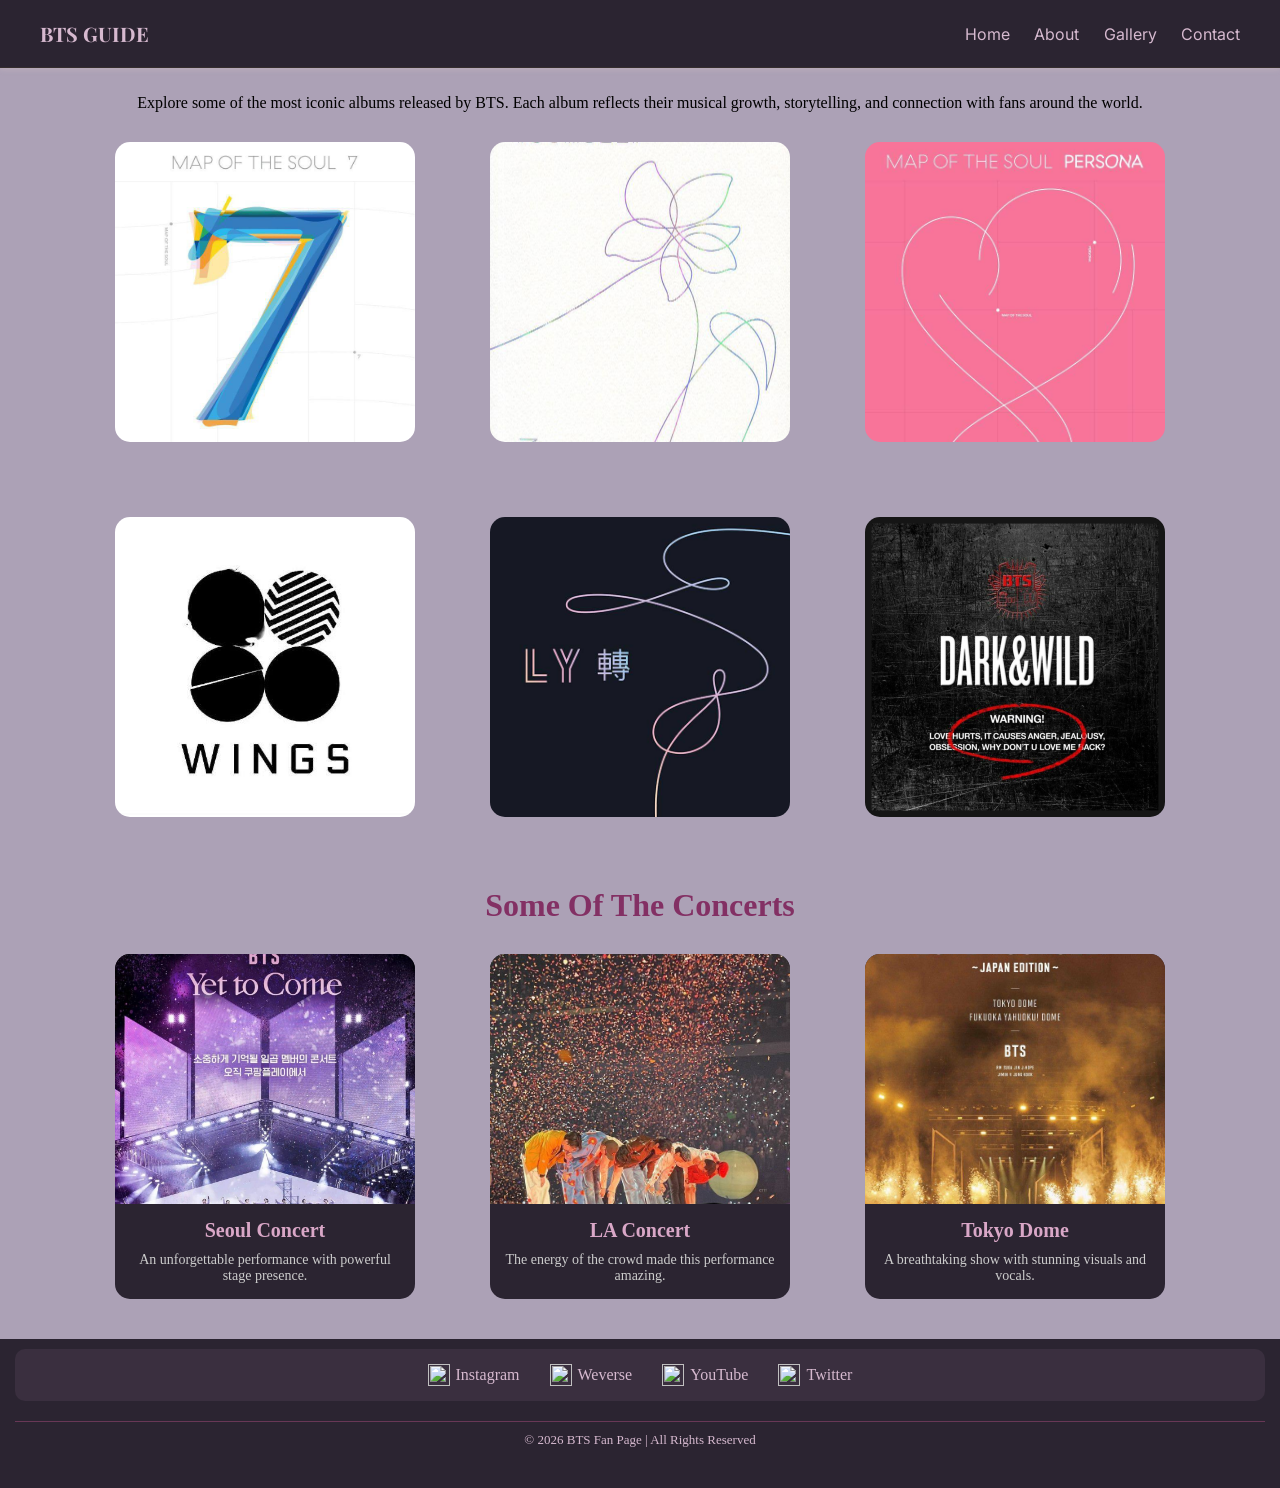
==== gallery.html @ 9ab340f5 "Add individual files" ====
<!DOCTYPE html>
<html lang="en">
<head>
  <meta charset="UTF-8">
  <meta name="viewport" content="width=device-width, initial-scale=1.0">
  <title>Document</title>
  <link rel="stylesheet" href="gallery.css">
</head>
<body>
    <nav class="navbar">
    <div class="navdiv">
    <div class="logo"><a href="index.html">BTS GUIDE</a></div>
    <ul>
      <li><a href="index.html">Home</a></li>
      <li><a href="about.html">About</a></li>
      <li><a href="gallery.html">Gallery</a></li>
      <li><a href="contact.html">Contact</a></li> 

    </ul>
    </div>
  </nav>
  
  <section class="gallery">
    <h2>Gallery</h2>
  <p class="gallery-desc">
    Explore some of the most iconic albums released by BTS. Each album reflects 
    their musical growth, storytelling, and connection with fans around the world.
  </p>

  <div class="album-flex">
  
    <div class="album-box">
      <img src="images/Map of thr soul 7.jpg" alt=">Map of the soul 7">
      <span>Map of the soul 7</span>
    </div>

    <div class="album-box">
      <img src="images/LY her album.jpg" alt="Her">
      <span>Love Yourself:Her</span>
    </div>

    <div class="album-box">
      <img src="images/Maps-of-the-soul.jpg" alt="">
      <span>Maps of the soul persona</span>
    </div>

    
    <div class="album-box">
      <img src="images/wings.jpg" alt="wings">
      <span>Wings</span>
    </div>

    <div class="album-box">
      <img src="images/Ly tear.jpg" alt="Tear">
      <span>Love Yourself:Tear</span>
    </div>

    <div class="album-box">
      <img src="images/dark&wild.jpg" alt="Dark & Wild">
      <span>Dark & Wild</span>
    </div>

  </div>
</section>

<section class="favorites">
  <h2>Some Of The Concerts</h2>

  <div class="concerts">

    <div class="concerts-card">
      <img src="images/seoul.jpg" alt="Seoul Concert">
      <h3>Seoul Concert</h3>
      <p>An unforgettable performance with powerful stage presence.</p>
    </div>

    <div class="concerts-card">
      <img src="images/La.jpg" alt="LA Concert">
      <h3>LA Concert</h3>
      <p>The energy of the crowd made this performance amazing.</p>
    </div>

    <div class="concerts-card">
      <img src="images/tokyo.jpg" alt="Tokyo Dome">
      <h3>Tokyo Dome</h3>
      <p>A breathtaking show with stunning visuals and vocals.</p>
    </div>

  </div>
</section>

<!--Footer section-->
<footer class="footer">
  
  <div class="footer-links-line">   
    
    <a href="https://www.instagram.com/bts.bighitofficial/" target="_blank">
      <img src="https://cdn-icons-png.flaticon.com/512/2111/2111463.png">
      <span>Instagram</span>
    </a>

    <a href="https://www.weverse.io/bts" target="_blank">
      <img src="https://cdn-icons-png.flaticon.com/512/5968/5968841.png">
      <span>Weverse</span>
    </a>

    <a href="https://www.youtube.com/@BTS" target="_blank">
      <img src="https://cdn-icons-png.flaticon.com/512/1384/1384060.png">
      <span>YouTube</span>
    </a>

    <a href="https://twitter.com/bts_bighit" target="_blank">
      <img src="https://cdn-icons-png.flaticon.com/512/733/733579.png">
      <span>Twitter</span>
    </a>
  </div>
  <div class="footer-bottom">
    <p>© 2026 BTS Fan Page | All Rights Reserved</p>
  </div>



  
  
</body>
</html>
---- gallery.css ----
@import url('https://fonts.googleapis.com/css2?family=Playfair+Display:wght@500;700&family=Inter:wght@300;400&display=swap');

*{
  text-decoration: none;
  padding: 0;
  margin: 0;
  box-sizing:border-box;
   
}
.navbar{
  position:fixed ;
  top:0;
  z-index: 1000;
  background-color: #2b2431;
  font-family: Arial, Helvetica, sans-serif;
  padding: 20px 20px;
  width: 100%;
  box-shadow: 0 2px 5px rgba(218, 196, 196, 0.3); 
  border-bottom: 1px solid #362e2e; 



}

.navdiv{
  display: flex;
  align-items: center;
  justify-content: space-between;
}
.logo{
  margin-left:20px;
}
.logo a{
 font-family: 'Playfair Display', serif; 
  font-size: 20px;
  font-weight:bold;
  color:#d6b9cf;  
     
}
li{
  list-style:none;
  display:inline-block;
  gap:40px;
}
li a{
  color:#d6b9cf;  
  font-family: 'Inter', sans-serif;
  font-size: 16px;
  transition:0.3s ;
  margin-right: 20px;
}
li a:hover {
  color: #ce1da8c0; }

h2{
  text-align: center;
  color: #833064;
  margin-bottom: 30px;
  margin-top: 30px;
  font-size: 30px;
}
p{
  text-align: center;
   margin-bottom: 30px;

}

body{
  background-color: #aca1b6;
}


.album-flex {
  display: flex;
  justify-content: center;
  flex-wrap: wrap;
  gap: 75px;
}

.album-box {
  position: relative;
  width: 300px;
  height: 300px;
  border-radius: 15px;
  overflow: hidden;
  cursor: pointer;
  transition: transform 0.3s;
}


.album-box img {
  width: 100%;
  height: 100%;
  object-fit: cover;
  transition: 0.4s;
  border-radius: 5px;
}


.album-box:hover img {
  transform: scale(1.1);
}

.album-box span {
  position:absolute;
  bottom:0;
  left: 5px;
  width: 100%;
  background: rgba(0,0,0,0.6);
  color: #fff;
  text-align: center;
  padding:10px ;
  font-size: 14px;
  border-radius: 8px;
  


  opacity: 0;
  transform: translateY(100%);
  transition: 0.3s;
}

.album-box:hover span {
  opacity: 1;
  transform: translateY(0);
}


.favorites {
  padding: 40px 20px;
  color: #fff;

  text-align: center;
}

.favorites h2 {
  font-size: 32px;
  margin-top: 30px;
  margin-bottom: 30px;
  color:#833064;
}

.concerts {
  display: flex;
  flex-wrap: wrap;
  justify-content: center;
  gap: 75px;
  width: 100%;
  padding: 0;                     
}
.concerts-card {
  display: flex;
  flex-direction: column;
  align-items: center;
  background-color: #2b2431;
  border-radius: 15px;
  padding:0;
  width: 300px;
  
 transition: transform 0.3s;
}

.concerts-card:hover {
  transform: translateY(-5px);
}



.concerts-card img {
  width: 100%;
  height: 250px;
  object-fit: cover;
  display: block;   
    border-top-left-radius: 15px;
  border-top-right-radius: 15px;
  
 
}


.concerts-card h3 {
  margin: 15px 0 5px 0;
  font-size: 20px;
  color: #d9a7c7;
  margin-bottom: 10px;
}

.concerts-card p {
  font-size: 14px;
  color: #ccc;
  text-align: center;
  margin: 0 10px 15px 10px;
}

.footer {
  background-color:  #2b2431;;
  color: #d6b9cf;
  text-align: center;
  padding: 10px 15px;
  width: 100%;
  margin: 0;
}

.footer-links-line {
  display: flex;
  justify-content: center;
  align-items: center;
  gap: 30px;
  flex-wrap: wrap; 
  background-color: #3a2f3f; 
  padding: 15px 20px;
  border-radius: 10px;
  width: 100%;
  margin: 0 auto 20px auto;
}


.footer-links-line a {
  display: flex;
  align-items: center;
  gap: 6px;
  color: #d6b9cf;
  text-decoration: none;
  font-weight: 500;
  transition: 0.3s;
}


.footer-links-line img {
  width: 22px;
  height: 22px;
}
.footer-links-line a:hover {
  color: #ff66c4;
  transform: scale(1.05);
}

.footer-bottom {
  border-top: 1px solid #683756;
  padding-top: 10px;
  font-size: 13px;
}
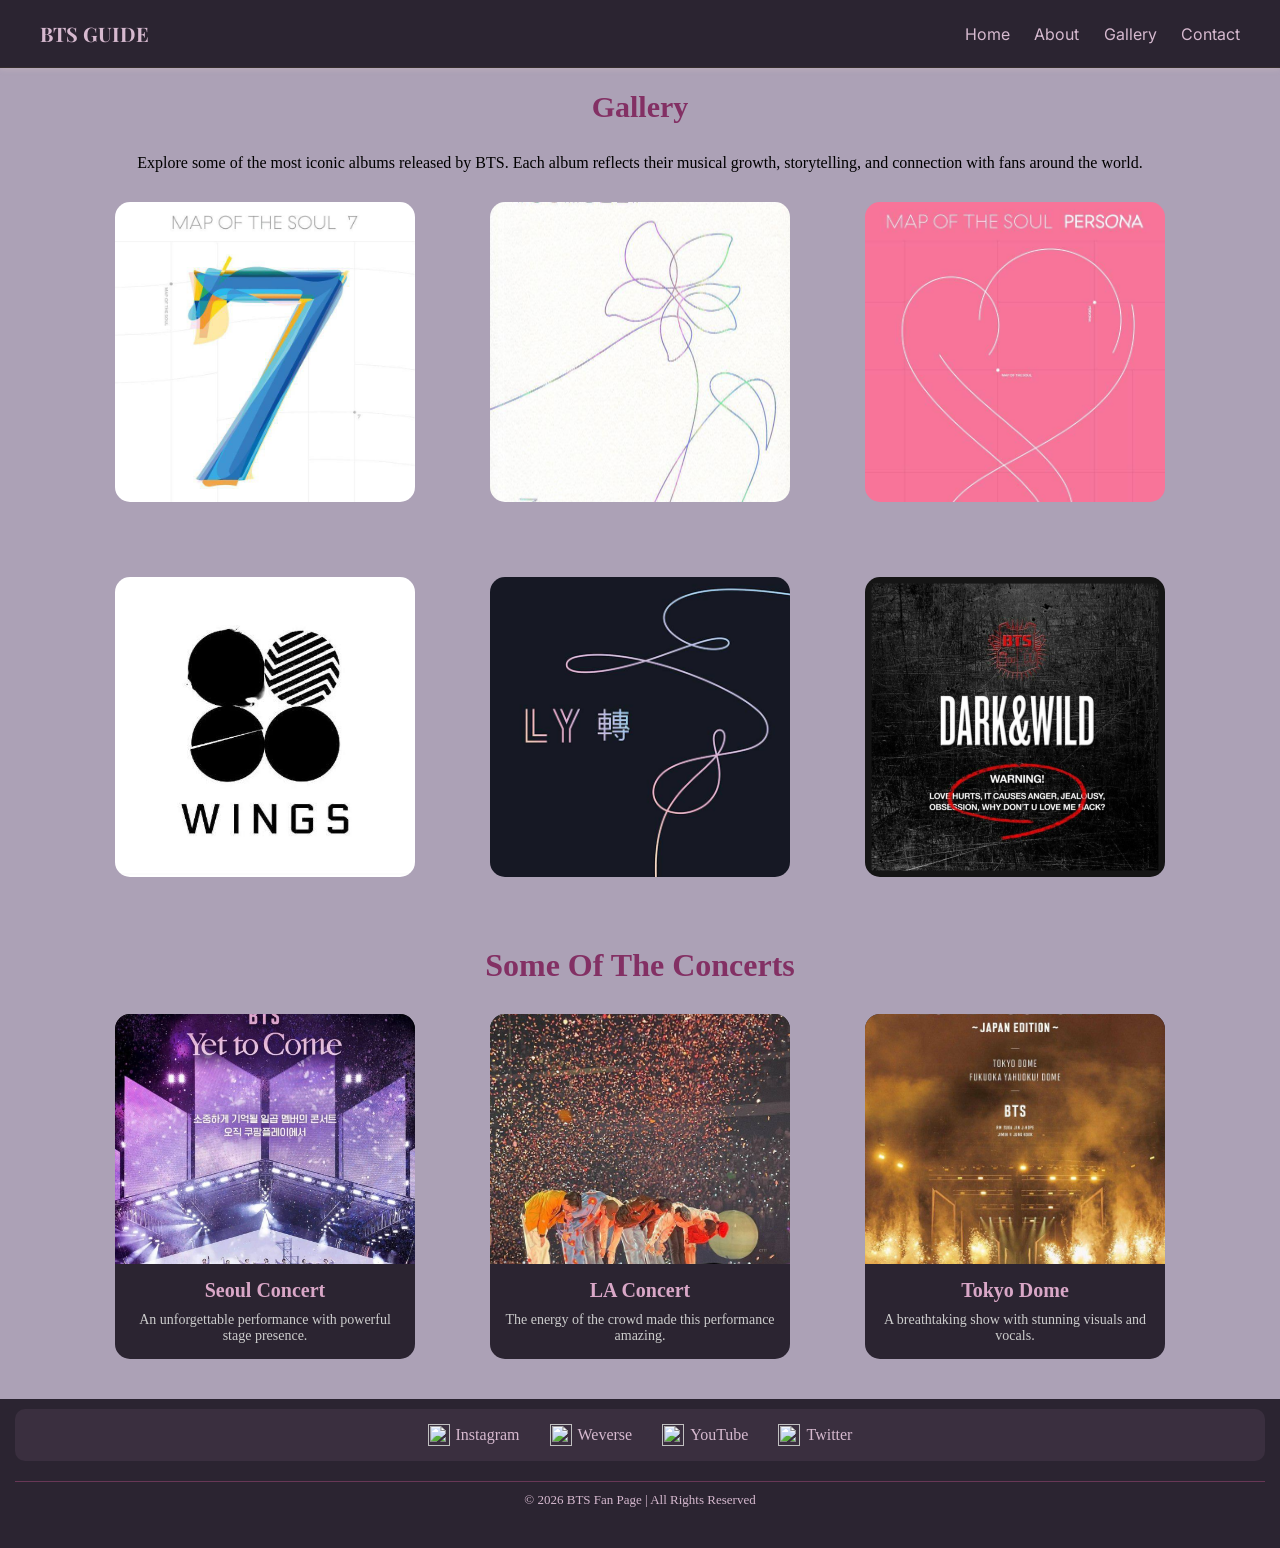
==== commit 61488a9a: "Updated the navbar styling" ====
--- a/gallery.html
+++ b/gallery.html
@@ -3,7 +3,7 @@
 <head>
   <meta charset="UTF-8">
   <meta name="viewport" content="width=device-width, initial-scale=1.0">
-  <title>Document</title>
+  <title>Gallery</title>
   <link rel="stylesheet" href="gallery.css">
 </head>
 <body>
--- a/gallery.css
+++ b/gallery.css
@@ -53,11 +53,14 @@
 li a:hover {
   color: #ce1da8c0; }
 
+.gallery-section {
+  text-align: center;
+}
+
 h2{
   text-align: center;
   color: #833064;
   margin-bottom: 30px;
-  margin-top: 30px;
   font-size: 30px;
 }
 p{
@@ -68,6 +71,9 @@
 
 body{
   background-color: #aca1b6;
+  padding-top: 90px;
+
+
 }
 
 
